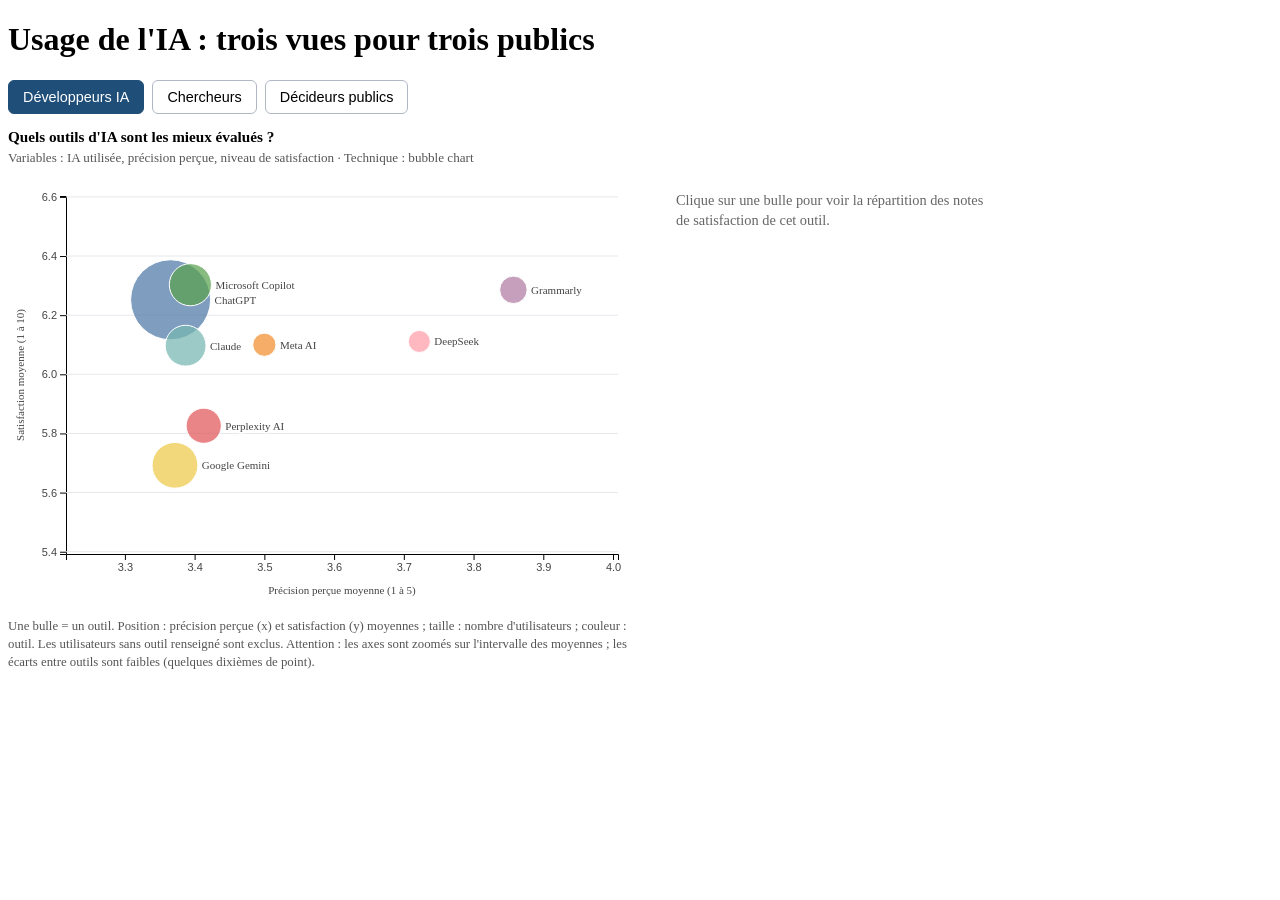
==== project/index.html @ 35eb73a0 "Visualisation" ====
<!DOCTYPE html>
<html lang="fr">
<head>
<meta charset="utf-8">
<meta name="viewport" content="width=device-width, initial-scale=1">
<title>Usage de l'IA : trois vues pour trois publics</title>
<link rel="stylesheet" href="css/style.css">
</head>
<body>
<h1>Usage de l'IA : trois vues pour trois publics</h1>
<div id="tabs"></div>
<div id="message"></div>

<!-- ============ VUE 1 : Développeurs IA (bubble chart) ============ -->
<div class="view" id="view0">
  <p class="question">Quels outils d'IA sont les mieux évalués ?</p>
  <p class="vars">Variables : IA utilisée, précision perçue, niveau de satisfaction · Technique : bubble chart</p>
  <div class="layout"><div id="v0-chart"></div><div id="v0-detail"></div></div>
  <p class="note">Une bulle = un outil. Position : précision perçue (x) et satisfaction (y) moyennes ; taille : nombre d'utilisateurs ; couleur : outil. Les utilisateurs sans outil renseigné sont exclus. Attention : les axes sont zoomés sur l'intervalle des moyennes ; les écarts entre outils sont faibles (quelques dixièmes de point).</p>
</div>

<!-- ============ VUE 2 : Chercheurs (scatter plot) ============ -->
<div class="view" id="view1" style="display:none">
  <p class="question">Quels facteurs sont associés à la satisfaction ?</p>
  <p class="vars">Variables : utilisation par jour, niveau de satisfaction, objectif d'utilisation · Technique : scatter plot</p>
  <div class="controls"><label><input type="checkbox" id="cap"> Exclure les usages &gt; 12 h par jour (valeurs probablement aberrantes)</label></div>
  <div class="layout">
    <div><div id="v1-chart"></div><div id="v1-stat" class="note"></div></div>
    <div><div id="v1-legend"></div></div>
    <div><div id="v1-bars"></div><div id="v1-detail"></div></div>
  </div>
  <p class="note">Un point = un utilisateur. Cliquer sur un objectif dans la légende le masque ou l'affiche. Une corrélation n'implique pas une causalité.</p>
</div>

<!-- ============ VUE 3 : Décideurs publics (heatmap) ============ -->
<div class="view" id="view2" style="display:none">
  <p class="question">Existe-t-il des différences d'adoption entre pays ?</p>
  <p class="vars">Variables : pays, niveau d'éducation, type d'utilisateur · Technique : heatmap</p>
  <div class="controls">
    <label>Mesure : <select id="metric"><option value="n">Nombre de répondants</option><option value="h">Utilisation moyenne (h par jour)</option></select></label>
    <label>Type d'utilisateur : <select id="utype"><option value="all">Tous</option><option>Étudiant</option><option>Professionnel</option></select></label>
  </div>
  <div class="layout"><div><div id="v2-legend"></div><div id="v2-chart"></div></div><div id="v2-detail"></div></div>
  <p class="note">Attention : le nombre de répondants reflète la composition de l'échantillon, pas un taux d'adoption dans la population du pays. Les répondants sans pays ou sans niveau d'éducation sont exclus.</p>
</div>

<div id="tooltip"></div>
<script src="js/d3.min.js"></script>
<script src="js/scripts.js"></script>
</body>
</html>
---- project/css/style.css ----
#tabs { display: flex; gap: 8px; margin-bottom: 14px; flex-wrap: wrap; }
  #tabs button { padding: 8px 14px; border: 1px solid #b0b7c3; background: #fff; border-radius: 6px; cursor: pointer; font-size: 0.9rem; }
  #tabs button.active { background: #1f4e79; color: #fff; border-color: #1f4e79; }
  .question { font-size: 0.95rem; margin: 0 0 4px; font-weight: 600; }
  .vars { font-size: 0.82rem; color: #555; margin: 0 0 10px; }
  .layout { display: flex; gap: 28px; align-items: flex-start; flex-wrap: wrap; }
  .controls { display: flex; gap: 16px; align-items: center; margin-bottom: 8px; font-size: 0.88rem; flex-wrap: wrap; }
  .note { font-size: 0.8rem; color: #555; max-width: 640px; line-height: 1.4; margin-top: 8px; }
  .hint { color: #666; max-width: 320px; line-height: 1.4; font-size: 0.9rem; }
  .error { color: #b00020; }
  .card { background: #fff; border: 1px solid #d5d9e0; border-radius: 6px; padding: 10px 14px; font-size: 0.88rem; line-height: 1.5; margin-bottom: 10px; max-width: 380px; }
  .legend-item { display: flex; align-items: center; gap: 6px; font-size: 0.8rem; cursor: pointer; margin: 2px 0; }
  .legend-item.off { opacity: 0.35; text-decoration: line-through; }
  .legend-item i { width: 11px; height: 11px; border-radius: 50%; display: inline-block; }
  svg text { font-size: 11px; fill: #444; }
  #tooltip { position: absolute; pointer-events: none; opacity: 0; background: #222; color: #fff; padding: 6px 9px; border-radius: 4px; font-size: 12px; line-height: 1.4; }
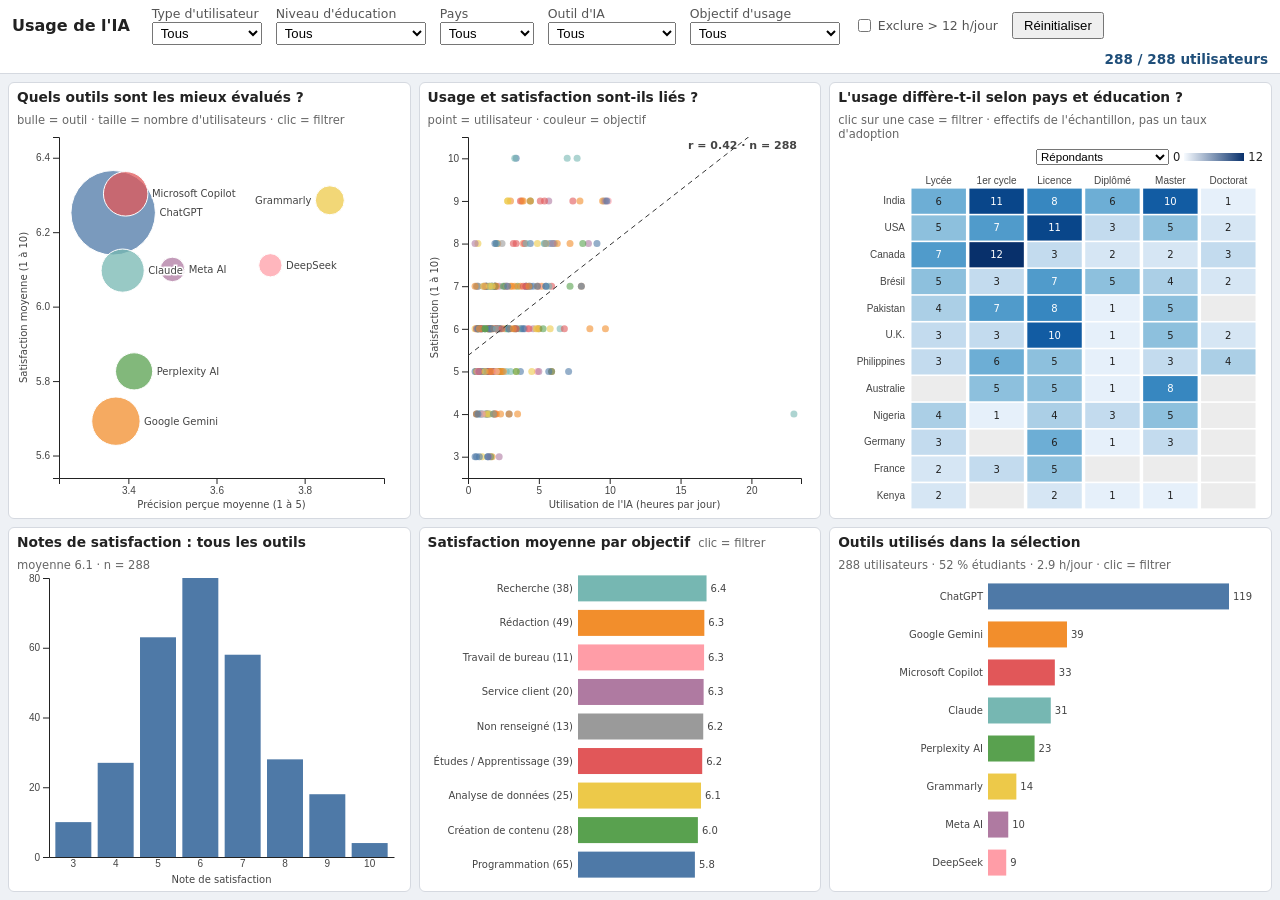
==== commit 03d27238: "Modification" ====
--- a/project/index.html
+++ b/project/index.html
@@ -3,47 +3,51 @@
 <head>
 <meta charset="utf-8">
 <meta name="viewport" content="width=device-width, initial-scale=1">
-<title>Usage de l'IA : trois vues pour trois publics</title>
+<title>Usage de l'IA : tableau de bord</title>
 <link rel="stylesheet" href="css/style.css">
 </head>
 <body>
-<h1>Usage de l'IA : trois vues pour trois publics</h1>
-<div id="tabs"></div>
+<header>
+  <h1>Usage de l'IA</h1>
+  <label>Type d'utilisateur<select id="f-type"></select></label>
+  <label>Niveau d'éducation<select id="f-edu"></select></label>
+  <label>Pays<select id="f-pays"></select></label>
+  <label>Outil d'IA<select id="f-outil"></select></label>
+  <label>Objectif d'usage<select id="f-objectif"></select></label>
+  <label class="chk"><input type="checkbox" id="f-cap"> Exclure &gt; 12 h/jour</label>
+  <button id="reset">Réinitialiser</button>
+  <span id="count"></span>
+</header>
+<main>
+  <section class="panel">
+    <div class="head"><h2>Quels outils sont les mieux évalués ?</h2><span class="sub">bulle = outil · taille = nombre d'utilisateurs · clic = filtrer</span></div>
+    <div class="chart" id="c0"></div>
+  </section>
+  <section class="panel">
+    <div class="head"><h2>Usage et satisfaction sont-ils liés ?</h2><span class="sub">point = utilisateur · couleur = objectif</span></div>
+    <div class="chart" id="c1"></div>
+  </section>
+  <section class="panel">
+    <div class="head"><h2>L'usage diffère-t-il selon pays et éducation ?</h2>
+      <span class="sub">clic sur une case = filtrer · effectifs de l'échantillon, pas un taux d'adoption</span>
+      <span class="ctl"><select id="metric"><option value="n">Répondants</option><option value="h">Usage moyen (h/jour)</option></select>
+        <span id="lgmin">0</span><i class="grad"></i><span id="lgmax"></span></span></div>
+    <div class="chart" id="c2"></div>
+  </section>
+  <section class="panel">
+    <div class="head"><h2 id="t3">Notes de satisfaction</h2><span class="sub" id="s3"></span></div>
+    <div class="chart" id="c3"></div>
+  </section>
+  <section class="panel">
+    <div class="head"><h2>Satisfaction moyenne par objectif</h2><span class="sub">clic = filtrer</span></div>
+    <div class="chart" id="c4"></div>
+  </section>
+  <section class="panel">
+    <div class="head"><h2>Outils utilisés dans la sélection</h2><span class="sub" id="s5">clic = filtrer</span></div>
+    <div class="chart" id="c5"></div>
+  </section>
+</main>
 <div id="message"></div>
-
-<!-- ============ VUE 1 : Développeurs IA (bubble chart) ============ -->
-<div class="view" id="view0">
-  <p class="question">Quels outils d'IA sont les mieux évalués ?</p>
-  <p class="vars">Variables : IA utilisée, précision perçue, niveau de satisfaction · Technique : bubble chart</p>
-  <div class="layout"><div id="v0-chart"></div><div id="v0-detail"></div></div>
-  <p class="note">Une bulle = un outil. Position : précision perçue (x) et satisfaction (y) moyennes ; taille : nombre d'utilisateurs ; couleur : outil. Les utilisateurs sans outil renseigné sont exclus. Attention : les axes sont zoomés sur l'intervalle des moyennes ; les écarts entre outils sont faibles (quelques dixièmes de point).</p>
-</div>
-
-<!-- ============ VUE 2 : Chercheurs (scatter plot) ============ -->
-<div class="view" id="view1" style="display:none">
-  <p class="question">Quels facteurs sont associés à la satisfaction ?</p>
-  <p class="vars">Variables : utilisation par jour, niveau de satisfaction, objectif d'utilisation · Technique : scatter plot</p>
-  <div class="controls"><label><input type="checkbox" id="cap"> Exclure les usages &gt; 12 h par jour (valeurs probablement aberrantes)</label></div>
-  <div class="layout">
-    <div><div id="v1-chart"></div><div id="v1-stat" class="note"></div></div>
-    <div><div id="v1-legend"></div></div>
-    <div><div id="v1-bars"></div><div id="v1-detail"></div></div>
-  </div>
-  <p class="note">Un point = un utilisateur. Cliquer sur un objectif dans la légende le masque ou l'affiche. Une corrélation n'implique pas une causalité.</p>
-</div>
-
-<!-- ============ VUE 3 : Décideurs publics (heatmap) ============ -->
-<div class="view" id="view2" style="display:none">
-  <p class="question">Existe-t-il des différences d'adoption entre pays ?</p>
-  <p class="vars">Variables : pays, niveau d'éducation, type d'utilisateur · Technique : heatmap</p>
-  <div class="controls">
-    <label>Mesure : <select id="metric"><option value="n">Nombre de répondants</option><option value="h">Utilisation moyenne (h par jour)</option></select></label>
-    <label>Type d'utilisateur : <select id="utype"><option value="all">Tous</option><option>Étudiant</option><option>Professionnel</option></select></label>
-  </div>
-  <div class="layout"><div><div id="v2-legend"></div><div id="v2-chart"></div></div><div id="v2-detail"></div></div>
-  <p class="note">Attention : le nombre de répondants reflète la composition de l'échantillon, pas un taux d'adoption dans la population du pays. Les répondants sans pays ou sans niveau d'éducation sont exclus.</p>
-</div>
-
 <div id="tooltip"></div>
 <script src="js/d3.min.js"></script>
 <script src="js/scripts.js"></script>
--- a/project/css/style.css
+++ b/project/css/style.css
@@ -1,16 +1,22 @@
-#tabs { display: flex; gap: 8px; margin-bottom: 14px; flex-wrap: wrap; }
-  #tabs button { padding: 8px 14px; border: 1px solid #b0b7c3; background: #fff; border-radius: 6px; cursor: pointer; font-size: 0.9rem; }
-  #tabs button.active { background: #1f4e79; color: #fff; border-color: #1f4e79; }
-  .question { font-size: 0.95rem; margin: 0 0 4px; font-weight: 600; }
-  .vars { font-size: 0.82rem; color: #555; margin: 0 0 10px; }
-  .layout { display: flex; gap: 28px; align-items: flex-start; flex-wrap: wrap; }
-  .controls { display: flex; gap: 16px; align-items: center; margin-bottom: 8px; font-size: 0.88rem; flex-wrap: wrap; }
-  .note { font-size: 0.8rem; color: #555; max-width: 640px; line-height: 1.4; margin-top: 8px; }
-  .hint { color: #666; max-width: 320px; line-height: 1.4; font-size: 0.9rem; }
-  .error { color: #b00020; }
-  .card { background: #fff; border: 1px solid #d5d9e0; border-radius: 6px; padding: 10px 14px; font-size: 0.88rem; line-height: 1.5; margin-bottom: 10px; max-width: 380px; }
-  .legend-item { display: flex; align-items: center; gap: 6px; font-size: 0.8rem; cursor: pointer; margin: 2px 0; }
-  .legend-item.off { opacity: 0.35; text-decoration: line-through; }
-  .legend-item i { width: 11px; height: 11px; border-radius: 50%; display: inline-block; }
-  svg text { font-size: 11px; fill: #444; }
-  #tooltip { position: absolute; pointer-events: none; opacity: 0; background: #222; color: #fff; padding: 6px 9px; border-radius: 4px; font-size: 12px; line-height: 1.4; }
+html, body { height: 100%; margin: 0; overflow: hidden; }
+  body { display: grid; grid-template-rows: auto 1fr; background: #eef1f5; font-family: system-ui, sans-serif; color: #222; }
+  header { background: #fff; border-bottom: 1px solid #d5d9e0; padding: 6px 12px; display: flex; flex-wrap: wrap; align-items: center; gap: 6px 14px; }
+  header h1 { font-size: 1rem; margin: 0 8px 0 0; }
+  header label { font-size: 0.78rem; display: flex; flex-direction: column; gap: 1px; color: #555; }
+  header select { font-size: 0.82rem; padding: 2px 4px; max-width: 150px; }
+  header .chk { flex-direction: row; align-items: center; gap: 4px; }
+  header button { font-size: 0.82rem; padding: 4px 10px; cursor: pointer; }
+  #count { margin-left: auto; font-size: 0.85rem; font-weight: 600; color: #1f4e79; }
+  main { display: grid; grid-template-columns: 1fr 1fr 1.1fr; grid-template-rows: 1.2fr 1fr; gap: 8px; padding: 8px; min-height: 0; }
+  .panel { background: #fff; border: 1px solid #d5d9e0; border-radius: 6px; display: flex; flex-direction: column; min-height: 0; min-width: 0; padding: 6px 8px 4px; }
+  .head { display: flex; align-items: baseline; gap: 8px; flex-wrap: wrap; min-height: 32px; }
+  .head h2 { font-size: 0.86rem; margin: 0; }
+  .head .sub { font-size: 0.72rem; color: #666; }
+  .head .ctl { margin-left: auto; font-size: 0.72rem; display: flex; align-items: center; gap: 4px; }
+  .head select { font-size: 0.72rem; }
+  .chart { flex: 1; min-height: 0; position: relative; overflow: hidden; }
+  .grad { display: inline-block; width: 60px; height: 8px; background: linear-gradient(to right, #f7fbff, #08306b); }
+  svg { display: block; }
+  svg text { font-size: 10px; fill: #444; }
+  #tooltip { position: absolute; pointer-events: none; opacity: 0; background: #222; color: #fff; padding: 5px 8px; border-radius: 4px; font-size: 12px; line-height: 1.35; z-index: 5; }
+  #message .error { color: #b00020; margin: 12px; }
